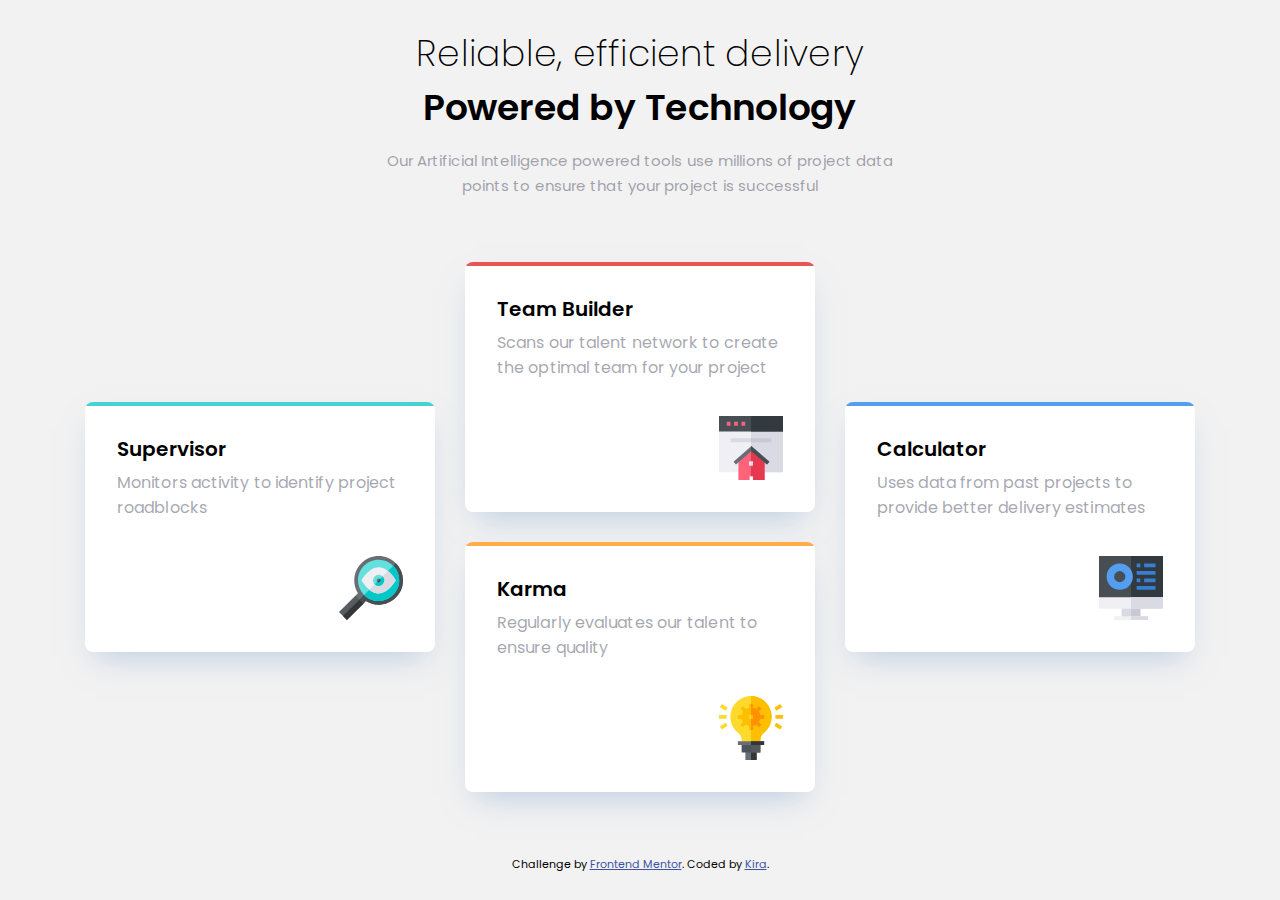
==== four-card-feature-section-master/index.html @ b2510d90 "Finish four card feature section" ====
<!DOCTYPE html>
<html lang="en">
    <head>
        <meta charset="UTF-8" />
        <meta name="viewport" content="width=device-width, initial-scale=1.0" />
        <!-- displays site properly based on user's device -->

        <link
            rel="icon"
            type="image/png"
            sizes="32x32"
            href="./images/favicon-32x32.png"
        />
        <link rel="stylesheet" href="style.css" />

        <title>Frontend Mentor | Four card feature section</title>

        <!-- Feel free to remove these styles or customise in your own stylesheet 👍 -->
        <style>
            .attribution {
                font-size: 11px;
                text-align: center;
            }
            .attribution a {
                color: hsl(228, 45%, 44%);
            }
        </style>
    </head>
    <body>
        <section class="info">
            <h2 class="info__title info__title--thin">
                Reliable, efficient delivery
            </h2>
            <h2 class="info__title info__title--bold">Powered by Technology</h2>
            <p class="info__text">
                Our Artificial Intelligence powered tools use millions of
                project data points to ensure that your project is successful
            </p>
        </section>
        <main class="cards">
            <section class="card card--cyan">
                <h3 class="card__title">Supervisor</h3>
                <p class="card__text">
                    Monitors activity to identify project roadblocks
                </p>
                <img
                    src="./images/icon-supervisor.svg"
                    alt="Supervisor"
                    class="card__img"
                />
            </section>
            <div class="cards--grouped">
                <section class="card card--red">
                    <h3 class="card__title">Team Builder</h3>
                    <p class="card__text">
                        Scans our talent network to create the optimal team for
                        your project
                    </p>
                    <img
                        src="./images/icon-team-builder.svg"
                        alt="Team Builder"
                        class="card__img"
                    />
                </section>
                <section class="card card--yellow">
                    <h3 class="card__title">Karma</h3>
                    <p class="card__text">
                        Regularly evaluates our talent to ensure quality
                    </p>
                    <img
                        src="./images/icon-karma.svg"
                        alt="Karma"
                        class="card__img"
                    />
                </section>
            </div>
            <section class="card card--blue">
                <h3 class="card__title">Calculator</h3>
                <p class="card__text">
                    Uses data from past projects to provide better delivery
                    estimates
                </p>
                <img
                    src="./images/icon-calculator.svg"
                    alt="Calculator"
                    class="card__img"
                />
            </section>
        </main>
        <footer>
            <p class="attribution">
                Challenge by
                <a
                    href="https://www.frontendmentor.io?ref=challenge"
                    target="_blank"
                    >Frontend Mentor</a
                >. Coded by <a href="#">Kira</a>.
            </p>
        </footer>
    </body>
</html>
---- four-card-feature-section-master/style.css ----
@import url('https://fonts.googleapis.com/css2?family=Poppins:ital,wght@0,100;0,200;0,300;0,400;0,500;0,600;0,700;0,800;0,900;1,100;1,200;1,300;1,400;1,500;1,600;1,700;1,800;1,900&display=swap');

/* RESET */

* {
    margin: 0;
    padding: 0;
    box-sizing: border-box;
    font-family: "Poppins", sans-serif;
}

/* -- STYLES -- */

body {
    display: flex;
    flex-direction: column;
    align-items: center;
    justify-content: center;
    height: 100vh;
    row-gap: 64px;
    background: rgb(242, 242, 242);
}

/* INFO */
.info {
    text-align: center;
}

.info__title {
    font-size: 36px;
    letter-spacing: 0.25px;
    line-height: 54px;
}

.info__title--thin {
    font-weight: 275;
}

.info__title--bold {
    font-weight: 600;
    margin-bottom: 13px;
}

.info__text {
    color: rgba(77, 79, 98, 0.5);
    font-size: 15px;
    font-weight: 400;
    line-height: 25px;
    letter-spacing: 0.1px;
    max-width: 540px;
}

/* CARDS */

.cards {
    display: flex;
    align-items: center;
    gap: 30px;
}

.cards--grouped {
    display: flex;
    flex-direction: column;
    gap: 30px;
}

.card {
    padding: 32px;
    border-radius: 8px;
    box-shadow: 0px 15px 30px -11px rgba(131, 166, 210, 0.5);
    height: 250px;
    width: 350px;
    background-color: #fff;
    display: flex;
    flex-direction: column;
    position: relative;
    overflow: hidden;
}

.card--cyan::before,
.card--red::before,
.card--yellow::before,
.card--blue::before {
    content: '';
    position: absolute;
    height: 4px;
    width: 100%;
    top: 0;
    left: 0;
}

.card--cyan::before {
    background-color: rgb(68, 211, 210);
}

.card--red::before {
    background-color: rgb(234, 84, 84);
}

.card--yellow::before {
    background-color: rgb(252, 174, 74);
}

.card--blue::before {
    background-color: rgb(84, 158, 242);
}

.card__title {
    font-size: 20px;
    font-weight: 600;
    letter-spacing: 0px;
    margin-bottom: 6px;
}

.card__text {
    color: rgba(77, 79, 98, 0.5);
    font-weight: 400;
    letter-spacing: 0.09px;
}

.card__img {
    width: 64px;
    height: 64px;
    align-self: flex-end;
    margin-top: auto;
}
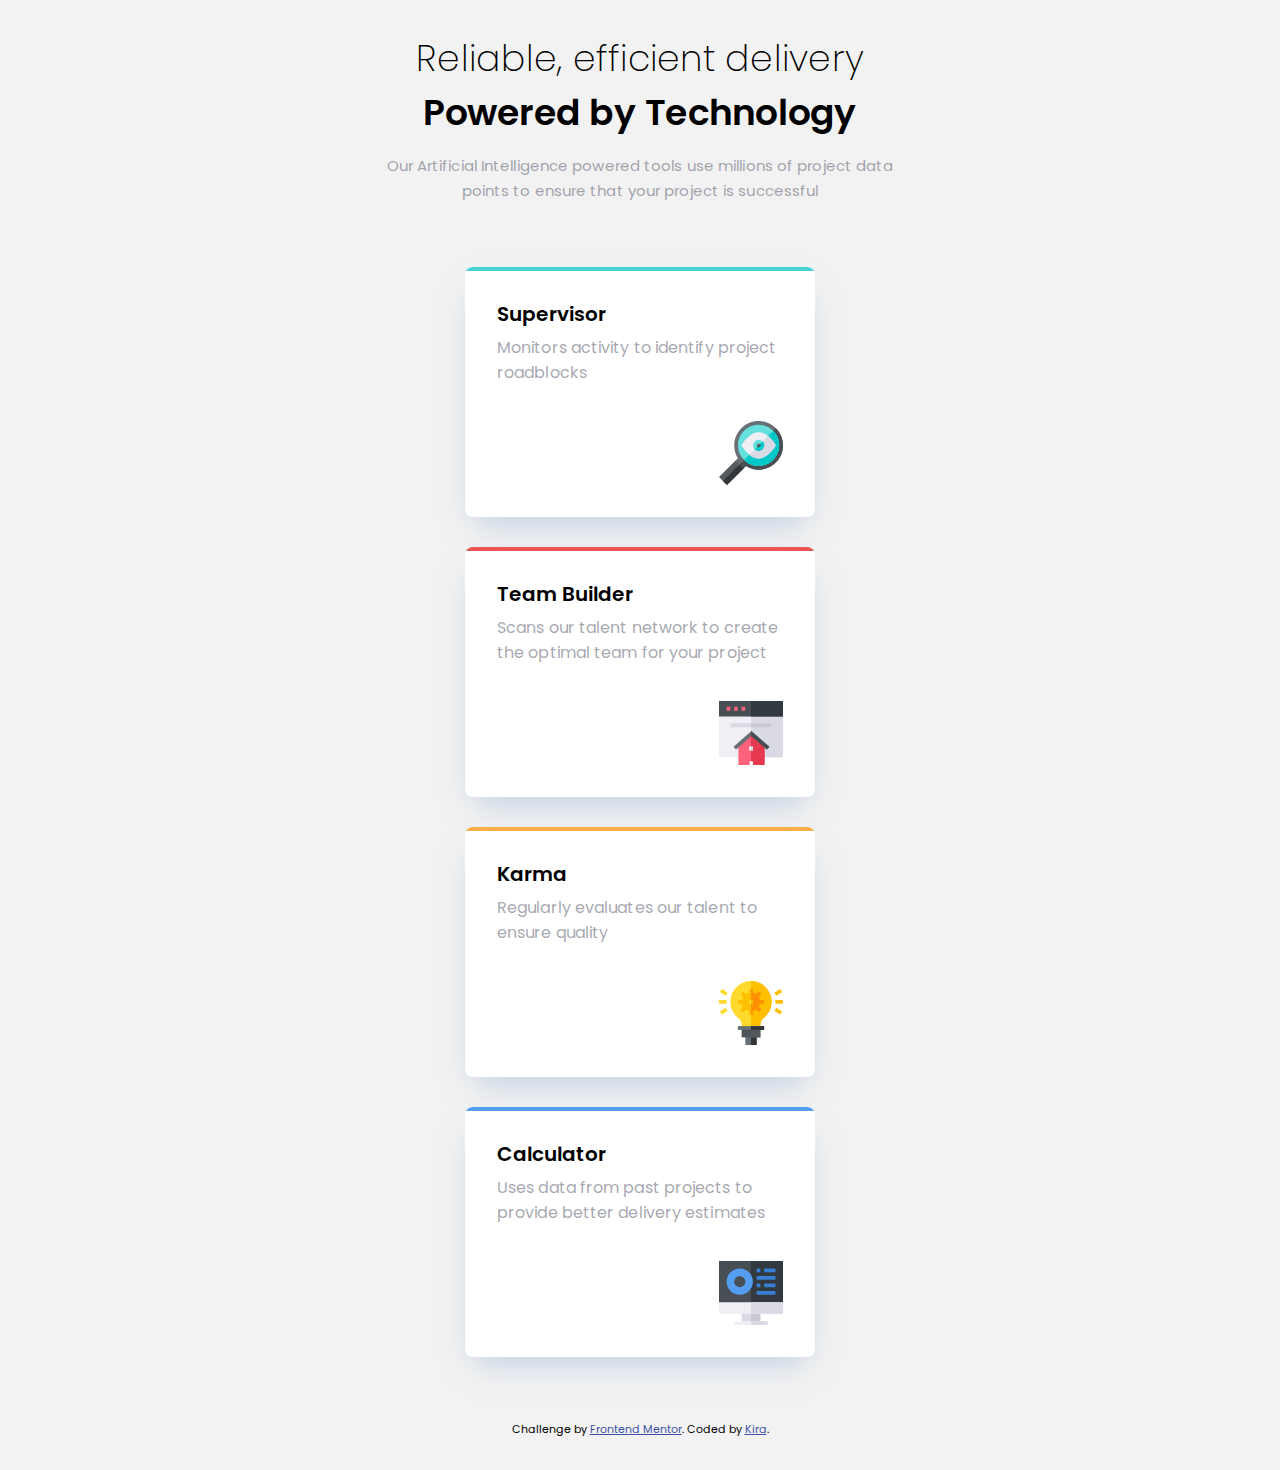
==== commit 21b0e2ad: "Add no shrink to fit" ====
--- a/four-card-feature-section-master/index.html
+++ b/four-card-feature-section-master/index.html
@@ -2,7 +2,10 @@
 <html lang="en">
     <head>
         <meta charset="UTF-8" />
-        <meta name="viewport" content="width=device-width, initial-scale=1.0" />
+        <meta
+            name="viewport"
+            content="width=device-width, initial-scale=1.0, shrink-to-fit=no"
+        />
         <!-- displays site properly based on user's device -->
 
         <link
--- a/four-card-feature-section-master/style.css
+++ b/four-card-feature-section-master/style.css
@@ -18,6 +18,7 @@
     justify-content: center;
     height: 100vh;
     row-gap: 64px;
+    padding: 32px;
     background: rgb(242, 242, 242);
 }
 
@@ -56,25 +57,29 @@
     display: flex;
     align-items: center;
     gap: 30px;
+    max-width: 1110px;
+
 }
 
 .cards--grouped {
     display: flex;
     flex-direction: column;
     gap: 30px;
+    flex-basis: calc((100% - 2 * 30px) / 3)
 }
 
 .card {
     padding: 32px;
     border-radius: 8px;
     box-shadow: 0px 15px 30px -11px rgba(131, 166, 210, 0.5);
-    height: 250px;
-    width: 350px;
     background-color: #fff;
     display: flex;
     flex-direction: column;
     position: relative;
     overflow: hidden;
+    flex: 1;
+    flex-basis: 250px;
+    height: 250px;
 }
 
 .card--cyan::before,
@@ -123,4 +128,32 @@
     height: 64px;
     align-self: flex-end;
     margin-top: auto;
+}
+
+/* MOBILE */
+
+@media (max-width:1080px) or (max-height: 900px) {
+    body {
+        height: initial;
+    }
+
+    .cards {
+        flex-direction: column;
+    }
+
+    .card {
+        max-width: 350px;
+    }
+}
+
+@media (max-width: 560px) {
+    body {
+        padding: 85px 32px;
+    }
+
+    .info__title {
+        font-size: 24px;
+        letter-spacing: 0.17px;
+        line-height: 36px;
+    }
 }